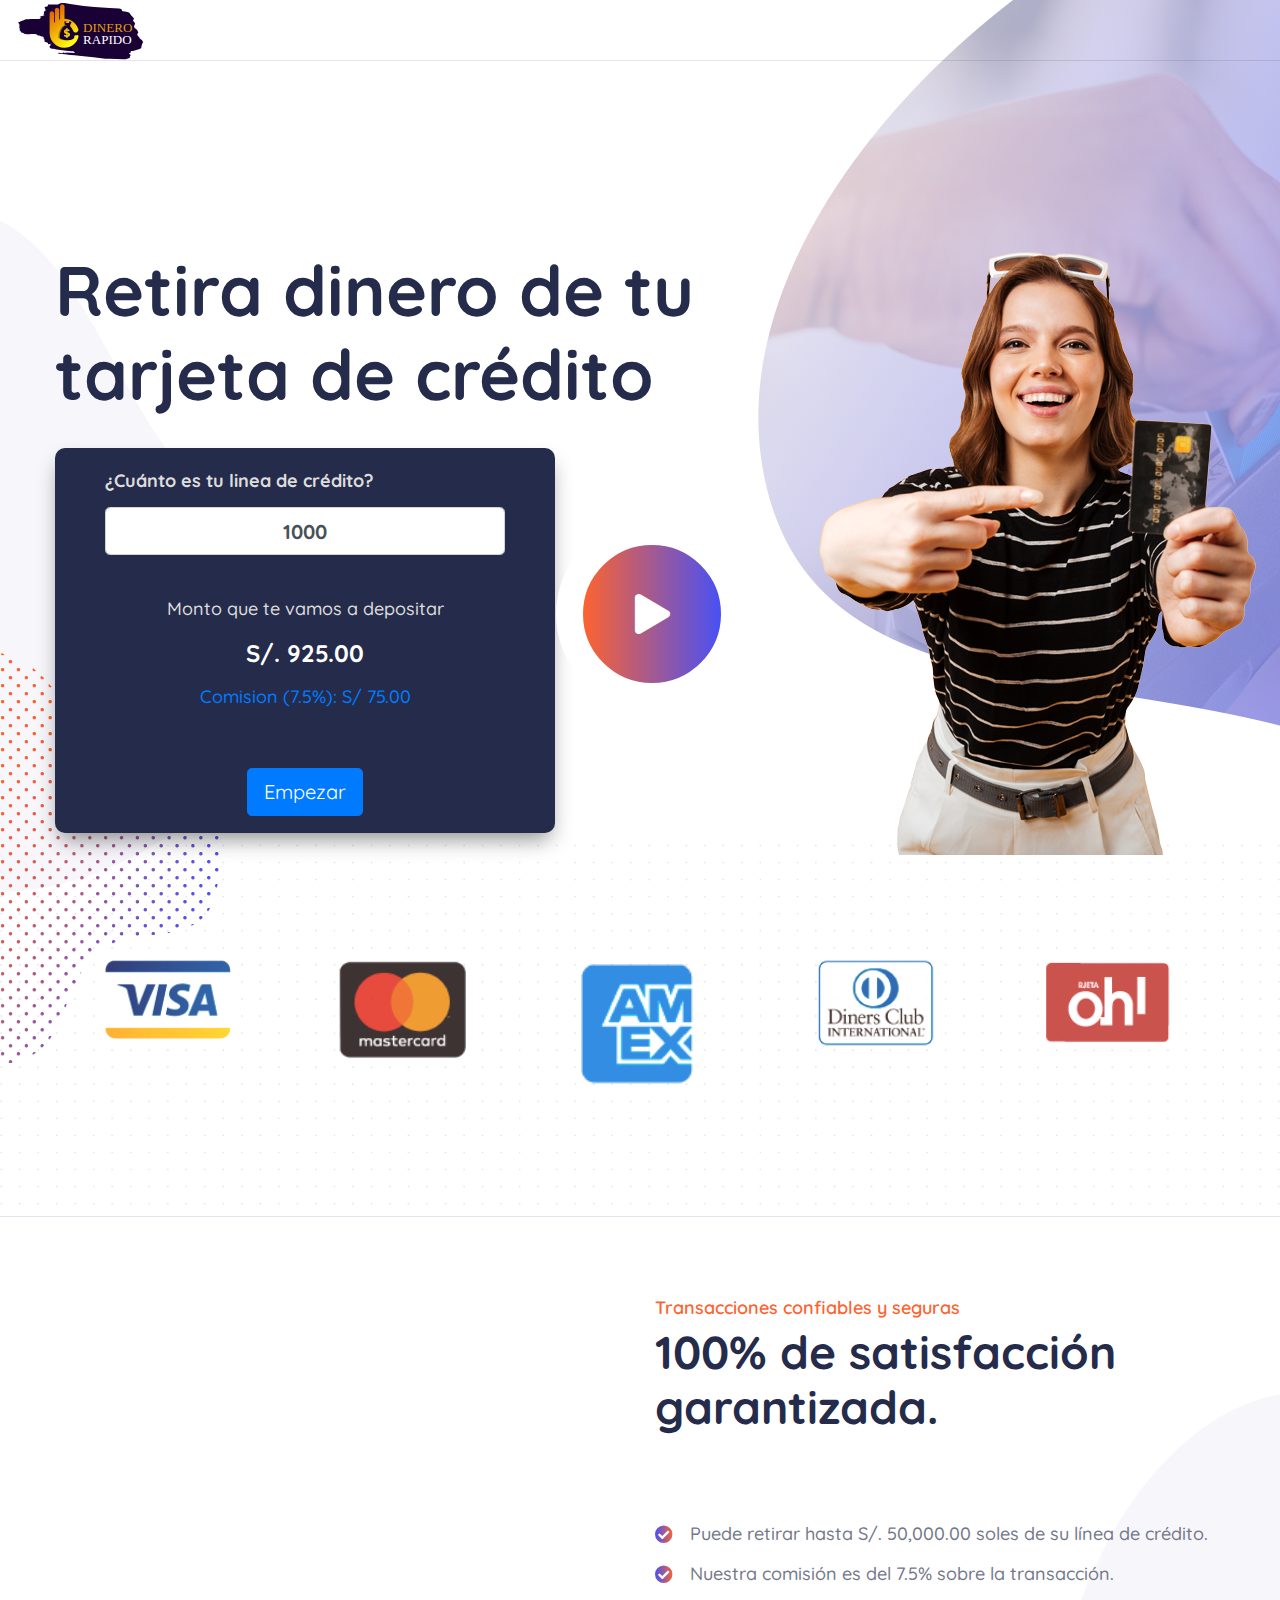
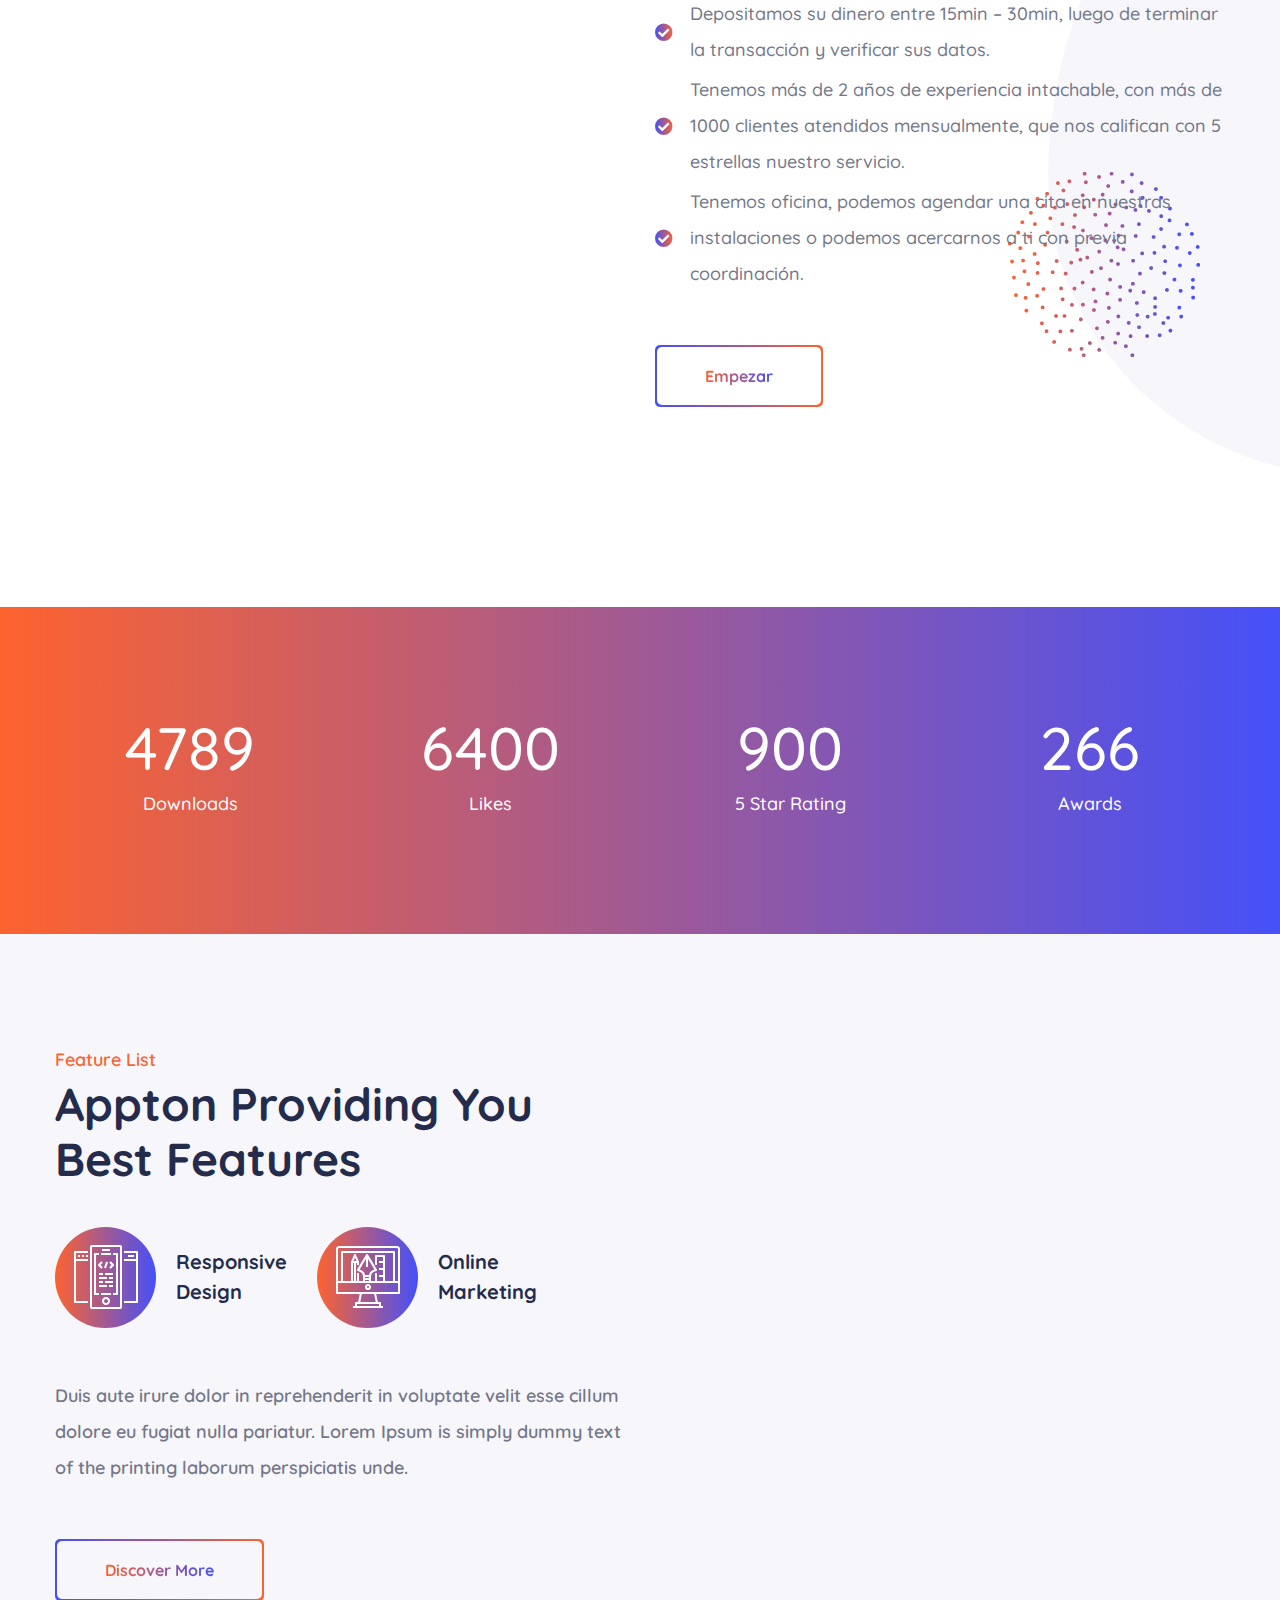
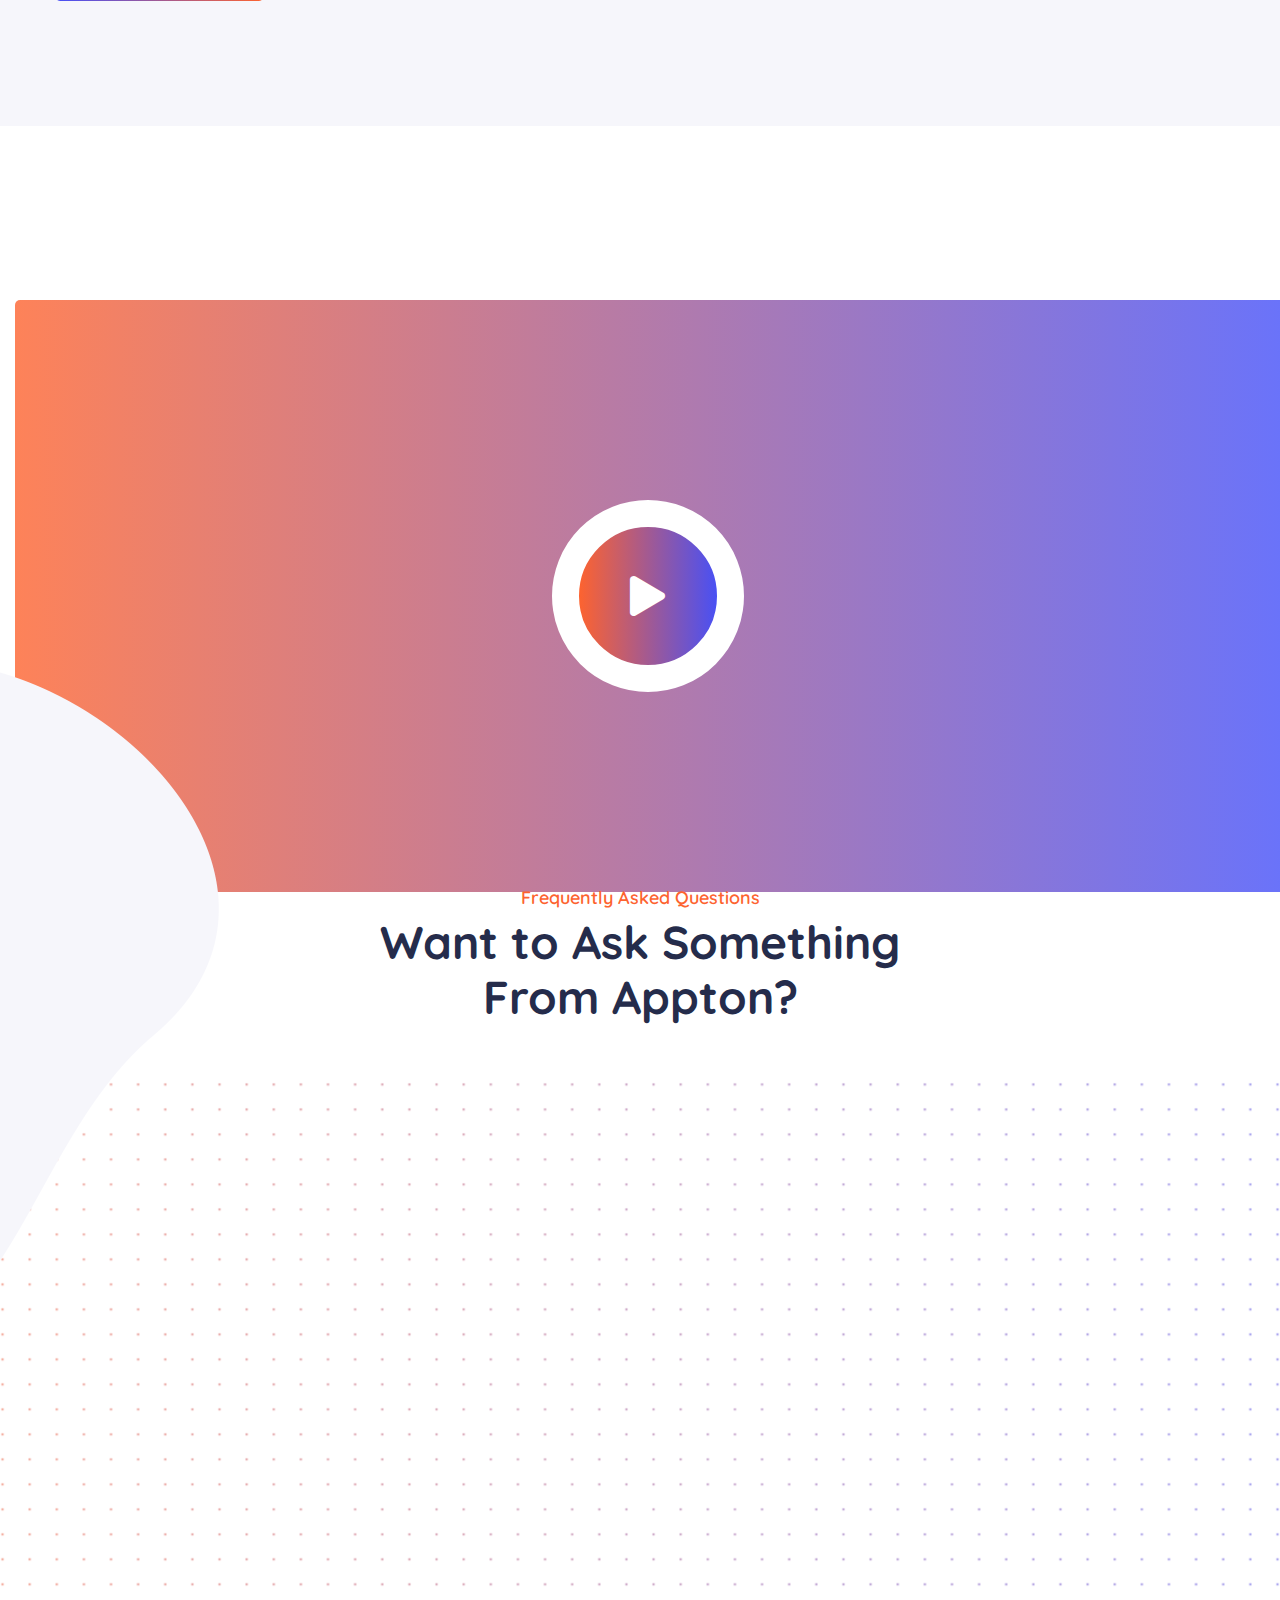
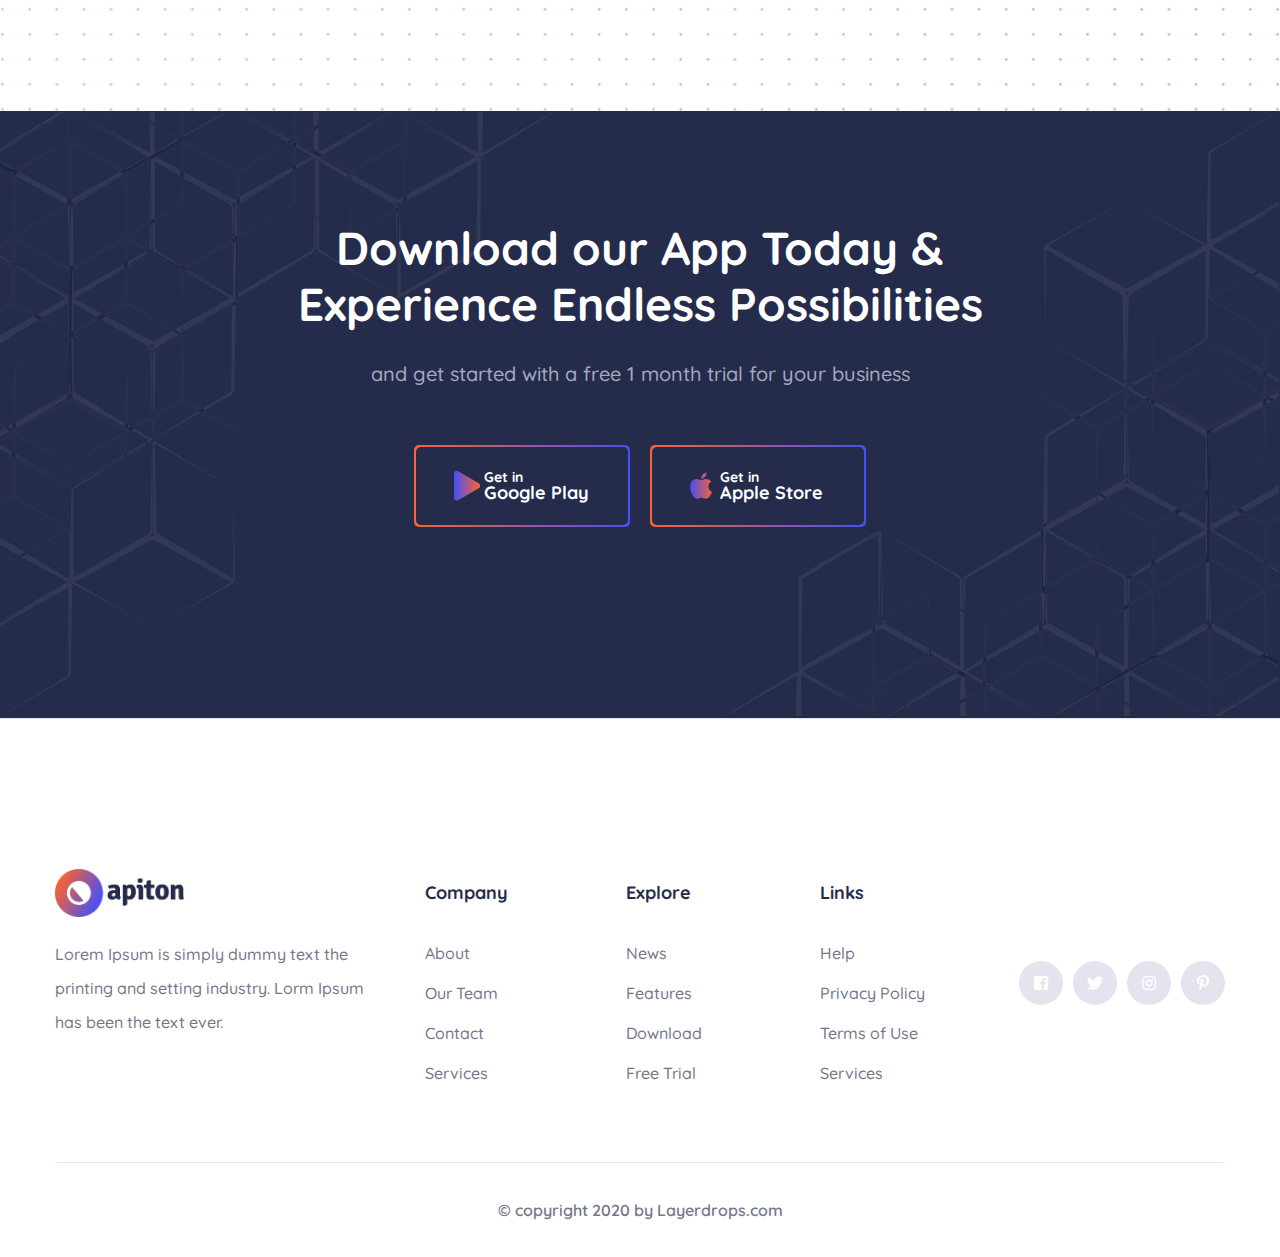
==== files/index.html @ 8c70c6d5 "home and card section do-it" ====
<!DOCTYPE html>
<html lang="en">

<head>
    <meta charset="UTF-8">
    <meta name="viewport" content="width=device-width, initial-scale=1.0">
    <title>Apiton || Home One || App Landing HTML Template</title>
    <!-- favicon -->
    <link rel="apple-touch-icon" sizes="180x180" href="assets/images/favicons/apple-touch-icon.png">
    <link rel="icon" type="image/png" sizes="32x32" href="assets/images/favicons/favicon-32x32.png">
    <link rel="icon" type="image/png" sizes="16x16" href="assets/images/favicons/favicon-16x16.png">
    <link rel="manifest" href="assets/images/favicons/site.webmanifest">
    <!-- plugin scripts -->
    <link href="https://fonts.googleapis.com/css2?family=Quicksand:wght@400;500;600;700&display=swap" rel="stylesheet">

    <link rel="stylesheet" href="assets/css/bootstrap.min.css">
    <link rel="stylesheet" href="assets/css/animate.min.css">
    <link rel="stylesheet" href="assets/css/bootstrap-select.min.css">
    <link rel="stylesheet" href="assets/css/bootstrap-datepicker.min.css">
    <link rel="stylesheet" href="assets/css/fontawesome-all.min.css">
    <link rel="stylesheet" href="assets/css/magnific-popup.css">
    <link rel="stylesheet" href="assets/css/owl.carousel.min.css">
    <link rel="stylesheet" href="assets/css/owl.theme.default.min.css">
    <link rel="stylesheet" href="assets/css/swiper.min.css">
    <link rel="stylesheet" href="assets/css/apton-icons.css">

    <!-- theme styles -->
    <link rel="stylesheet" href="assets/css/style.css">
    <link rel="stylesheet" href="assets/css/responsive.css">
    <link rel="stylesheet" href="assets/css/simulation.css">
</head>

<body>

    <div class="preloader">
        <img src="assets/images/loader.png" width="75" class="preloader__image" alt="">
    </div><!-- /.preloader -->

    <div class="page-wrapper">
        <header class="site-header-one stricky site-header-one__fixed-top">
            <div class="container-fluid">
                <div class="site-header-one__logo">
                    <a href="index.html">
                        <img src="assets/images/Logo.svg" width="129" alt="">
                    </a>
                    <span class="side-menu__toggler"><i class="fa fa-bars"></i></span><!-- /.side-menu__toggler -->
                </div><!-- /.site-header-one__logo -->
               
            </div><!-- /.container-fluid -->
        </header><!-- /.site-header-one -->

        <section class="banner-one" id="home">

            <img src="assets/images/shapes/banner-shape-1-1.png" class="banner-one__bg-shape-1" alt="">
            <div class="banner-one__bg" style="background-image: url(assets/images/bg.png);">

            </div><!-- /.banner-one__bg -->
            <div class="container">
                <a href="https://www.youtube.com/watch?v=Kl5B6MBAntI" class="banner-one__video video-popup"><i
                        class="fa fa-play"></i></a><!-- /.banner-one__video -->
                <div class="banner-one__moc">
                    <img src="assets/images/img-2.png" class="wow fadeInUp"
                        data-wow-duration="1500ms" alt="">
                </div><!-- /.banner-one__moc -->
                <div class="row">
                    <div class="col-lg-7">
                        <div class="banner-one__content ">
                            
                            <div class="mc-form__response"></div><!-- /.mc-form__response -->
                            <h3>Retira dinero de tu tarjeta de crédito</h3>
                            <div class="simulation">
                                <form action="#" method="post">
                                    <!-- <h2 class="form_title ">Calcula tu ganancia</h2> -->
                                    <!-- <legend class="form_question ">¿Cuánto es tu linea de crédito?</legend> -->
                                    
                                    
                                    <label class="text-bold" for="linea-credito">¿Cuánto es tu linea de crédito? </label>
                                    
                                    <input id="linea-credito" class="form-control form-control-lg" type="text" value="1000" placeholder="ingrese un monto"  maxlength="10">
                                    
                                    <div class="text-center">
                                            <span id="monto_error"></span>
                                            <br>
                                            <label for="deposito">Monto que te vamos a depositar</label>
                                            <legend id="deposito" class="form_question ">S/. 925.00</legend>
                                            
                                            <p class="text-primary">
                                                Comision (7.5%): <span id="comision"> S/ 75.00</span>
                                            </p>
                                        </div>
                                    
                                    <!-- btn ver detalles -->
                                    <div class="form-group text-center ">
                                        
                                        <a id="btn_empezar" class="btn btn-lg btn-primary " href="#"> Empezar</a>
                                    </div>
                                </form>
                            </div>
                            <!-- <a href="#" class="thm-btn banner-one__btn"><span>Discover More</span></a> -->
                            <!-- /.thm-btn banner-one__btn -->
                        </div><!-- /.banner-one__content -->
                    </div><!-- /.col-lg-7 -->
                </div><!-- /.row -->
            </div><!-- /.container -->
        </section><!-- /.banner-one -->
        <section class="brand-one">
            <div class="container">
                <div class="brand-one__carousel owl-carousel thm__owl-carousel owl-theme"
                    data-options='{"loop": true, "autoplay": true, "autoplayHoverPause": true, "autoplayTimeout": 5000, "items": 5, "dots": false, "nav": false, "margin": 100, "smartSpeed": 700, "responsive": { "0": {"items": 2, "margin": 30}, "480": {"items": 3, "margin": 30}, "991": {"items": 4, "margin": 50}, "1199": {"items": 5, "margin": 100}}}'>
                    <div class="item">
                        <img src="assets/images/t-visa.png" alt="">
                    </div><!-- /.item -->
                    <div class="item">
                        <img src="assets/images/t-mc.png" alt="">
                    </div><!-- /.item -->
                    <div class="item">
                        <img src="assets/images/t-amex.png" alt="">
                    </div><!-- /.item -->
                    <div class="item">
                        <img src="assets/images/t-diners.png" alt="">
                    </div><!-- /.item -->
                    <div class="item">
                        <img src="assets/images/t-oh.png" alt="">
                    </div><!-- /.item -->
                    <div class="item">
                        <img src="assets/images/t-ripley.png" alt="">
                    </div><!-- /.item -->
                    <div class="item">
                        <img src="assets/images/t-cmr.png" alt="">
                    </div><!-- /.item -->
                    <div class="item">
                        <img src="assets/images/t-cencosud.png" alt="">
                    </div><!-- /.item -->
                </div><!-- /.brand-one__carousel owl-carousel thm__owl-carousel owl-theme -->
            </div><!-- /.container -->
        </section><!-- /.brand-one -->

        

        <section class="cta-one">
            <img src="assets/images/shapes/cta-1-shape-1.png" class="cta-one__bg-shape-1" alt="">
            <img src="assets/images/shapes/cta-1-shape-2.png" class="cta-one__bg-shape-2" alt="">
            <div class="container">
                <div class="cta-one__moc wow fadeInLeft" data-wow-duration="1500ms">
                    <img src="assets/images/resources/cta-1-moc-1.png" class="cta-one__moc-img" alt="">
                </div><!-- /.cta-one__moc -->
                <div class="row justify-content-end">
                    <div class="col-lg-6">
                        <div class="cta-one__content">
                            <div class="block-title text-left">
                                <p>Transacciones confiables y seguras</p>
                                <h3>100% de satisfacción  <br>garantizada.</h3>
                            </div><!-- /.block-title text-center -->
                            <div class="cta-one__text">
                               <p></p>
                            </div><!-- /.cta-one__text -->
                            <ul class="list-unstyled cta-one__list">
                                <li>
                                    <i class="fa fa-check-circle"></i>
                                    Puede retirar hasta S/. 50,000.00 soles de su línea de crédito.
                                </li>
                                <li>
                                    <i class="fa fa-check-circle"></i>
                                    ​Nuestra comisión es del 7.5% sobre la transacción.
                                </li>
                                <li>
                                    <i class="fa fa-check-circle"></i>
                                    Depositamos su dinero ​entre 15min – 30min, luego de terminar la transacción y verificar sus datos.
                                </li>
                                <li>
                                    <i class="fa fa-check-circle"></i>
                                    ​Tenemos más de 2 años de experiencia intachable, con más de 1000 clientes atendidos mensualmente, que nos califican con 5 estrellas nuestro servicio​.
                                </li>
                                <li>
                                    <i class="fa fa-check-circle"></i>
                                    ​Tenemos oficina, ​podemos agendar una cita en nuestras instalaciones o podemos acercarnos a ti con previa coordinación.
                                </li>
                                
                            </ul><!-- /.list-unstyled -->
                            <a href="#" class="thm-btn cta-one__btn"><span>Empezar</span></a>
                            <!-- /.thm-btn cta-one__btn -->
                        </div><!-- /.cta-one__content -->
                    </div><!-- /.col-lg-6 -->
                </div><!-- /.row -->
            </div><!-- /.container -->
        </section><!-- /.cta-one -->

        <section class="funfact-one">
            <div class="container">
                <div class="row">
                    <div class="col-lg-3 col-md-6">
                        <div class="funfact-one__single">
                            <h3 class="counter">4789</h3>
                            <p>Downloads</p>
                        </div><!-- /.funfact-one__single -->
                    </div><!-- /.col-lg-3 col-md-6 -->
                    <div class="col-lg-3 col-md-6">
                        <div class="funfact-one__single">
                            <h3 class="counter">6400</h3>
                            <p>Likes</p>
                        </div><!-- /.funfact-one__single -->
                    </div><!-- /.col-lg-3 col-md-6 -->
                    <div class="col-lg-3 col-md-6">
                        <div class="funfact-one__single">
                            <h3 class="counter">900</h3>
                            <p>5 Star Rating</p>
                        </div><!-- /.funfact-one__single -->
                    </div><!-- /.col-lg-3 col-md-6 -->
                    <div class="col-lg-3 col-md-6">
                        <div class="funfact-one__single">
                            <h3 class="counter">266</h3>
                            <p>Awards</p>
                        </div><!-- /.funfact-one__single -->
                    </div><!-- /.col-lg-3 col-md-6 -->
                </div><!-- /.row -->
            </div><!-- /.container -->
        </section><!-- /.funfact-one -->

        <section class="cta-two">
            <div class="container">
                <div class="row">
                    <div class="col-lg-6">
                        <div class="cta-two__content">
                            <div class="block-title text-left">
                                <p>Feature List</p>
                                <h3>Appton Providing You <br> Best Features</h3>
                            </div><!-- /.block-title text-left -->
                            <div class="cta-two__icon-wrap">
                                <div class="cta-two__icon-single">
                                    <div class="cta-two__icon">
                                        <i class="apton-icon-app-development"></i>
                                    </div><!-- /.cta-two__icon -->
                                    <h3>Responsive <br> Design</h3>
                                </div><!-- /.cta-two__icon-single -->
                                <div class="cta-two__icon-single">
                                    <div class="cta-two__icon">
                                        <i class="apton-icon-computer-graphic1"></i>
                                    </div><!-- /.cta-two__icon -->
                                    <h3>Online <br> Marketing</h3>
                                </div><!-- /.cta-two__icon-single -->
                            </div><!-- /.cta-two__icon-wrap -->
                            <div class="cta-two__text">
                                <p>Duis aute irure dolor in reprehenderit in voluptate velit esse cillum dolore eu
                                    fugiat nulla pariatur. Lorem Ipsum is simply dummy text of the printing laborum
                                    perspiciatis unde.</p>
                            </div><!-- /.cta-two__text -->
                            <a href="#" class="thm-btn cta-two__btn"><span>Discover More</span></a>
                            <!-- /.thm-btn cta-two__btn -->
                        </div><!-- /.cta-two__content -->
                    </div><!-- /.col-lg-6 -->
                    <div class="col-lg-6 ">
                        <div class="cta-two__images d-flex justify-content-end align-items-end flex-column">
                            <img src="assets/images/resources/cta-2-moc-1.png" class="wow fadeInUp"
                                data-wow-duration="1500ms" alt="">
                            <img src="assets/images/resources/cta-2-moc-2.png" class="wow fadeInUp"
                                data-wow-duration="1500ms" alt="">
                            <img src="assets/images/resources/cta-2-moc-3.png" class="wow fadeInUp"
                                data-wow-duration="1500ms" alt="">
                        </div><!-- /.cta-two__images -->
                    </div><!-- /.col-lg-6 -->
                </div><!-- /.row -->
            </div><!-- /.container -->
        </section><!-- /.cta-two -->


        <section class="video-one">
            <div class="container-fluid" style="background-image: url(assets/images/resources/video-bg-1-1.jpg);">
                <div class="video-one__content wow fadeInLeft" data-wow-duration="1500ms">
                    <div class="block-title">
                        <p>Video Tutorial</p>
                        <h3>Watch Now <br> Our Video <br> Tutorial</h3>
                    </div><!-- /.block-title -->
                </div><!-- /.video-one__content -->
                <a href="https://www.youtube.com/watch?v=Kl5B6MBAntI" class="video-one__btn video-popup"><i
                        class="fa fa-play"></i></a><!-- /.video-one__btn video-popup -->
            </div><!-- /.container -->
        </section><!-- /.video-one -->


       
        <section class="faq-one">
            <img src="assets/images/shapes/faq-bg-1-1.png" class="faq-one__bg-shape-1" alt="">
            <div class="container">
                <div class="block-title text-center">
                    <p>Frequently Asked Questions</p>
                    <h3>Want to Ask Something <br> From Appton?</h3>
                </div><!-- /.block-title -->
                <div class="accrodion-grp wow fadeIn" data-wow-duration="1500ms" data-grp-name="faq-accrodion">
                    <div class="accrodion active ">
                        <div class="accrodion-inner">
                            <div class="accrodion-title">
                                <h4>Pre and post launch mobile app marketing pitfalls to avoid</h4>
                            </div>
                            <div class="accrodion-content">
                                <div class="inner">
                                    <p>There are many variations of passages of available but majority have alteration
                                        in some by inject humour or random words. Lorem ipsum dolor sit amet.</p>
                                </div><!-- /.inner -->
                            </div>
                        </div><!-- /.accrodion-inner -->
                    </div>
                    <div class="accrodion  ">
                        <div class="accrodion-inner">
                            <div class="accrodion-title">
                                <h4>Boostup your application traffic is just a step away</h4>
                            </div>
                            <div class="accrodion-content">
                                <div class="inner">
                                    <p>There are many variations of passages of available but majority have alteration
                                        in some by inject humour or random words. Lorem ipsum dolor sit amet.</p>
                                </div><!-- /.inner -->
                            </div>
                        </div><!-- /.accrodion-inner -->
                    </div>
                    <div class="accrodion ">
                        <div class="accrodion-inner">
                            <div class="accrodion-title">
                                <h4>How to update application new features</h4>
                            </div>
                            <div class="accrodion-content">
                                <div class="inner">
                                    <p>There are many variations of passages of available but majority have alteration
                                        in some by inject humour or random words. Lorem ipsum dolor sit amet.</p>
                                </div><!-- /.inner -->
                            </div>
                        </div><!-- /.accrodion-inner -->
                    </div>
                    <div class="accrodion ">
                        <div class="accrodion-inner">
                            <div class="accrodion-title">
                                <h4>How to connect with the support to improve app experience</h4>
                            </div>
                            <div class="accrodion-content">
                                <div class="inner">
                                    <p>There are many variations of passages of available but majority have alteration
                                        in some by inject humour or random words. Lorem ipsum dolor sit amet.</p>
                                </div><!-- /.inner -->
                            </div>
                        </div><!-- /.accrodion-inner -->
                    </div>
                </div>
            </div><!-- /.container -->
        </section><!-- /.faq-one -->

        

       

        <section class="cta-three">
            <img src="assets/images/shapes/cta-three-bg-1-1.png" class="cta-three__bg-1" alt="">
            <img src="assets/images/shapes/cta-three-bg-1-2.png" class="cta-three__bg-2" alt="">
            <div class="container text-center">
                <h3>Download our App Today & <br> Experience Endless Possibilities</h3>
                <p>and get started with a free 1 month trial for your business </p>
                <div class="cta-three__btn-wrap">
                    <a href="#" class="cta-three__btn">
                        <i class="fa fa-play"></i>
                        <span>Get in</span>
                        <b>Google Play</b>
                    </a><a href="#" class="cta-three__btn">
                        <i class="fab fa-apple"></i>
                        <span>Get in</span>
                        <b>Apple Store</b>
                    </a>
                </div><!-- /.cta-three__btn-wrap -->
            </div><!-- /.container -->
        </section><!-- /.cta-three -->

        <section class="mailchimp-one">
            <div class="container wow fadeInUp" data-wow-duration="1500ms">
                <div class="inner-container">
                    <div class="mailchimp-one__icon">
                        <i class="apton-icon-mail"></i>
                    </div><!-- /.mailchimp-one__icon -->
                    <form action="#" class="mailchimp-one__form">
                        <input type="text" placeholder="Enter your email address" name="email">
                        <button class="thm-btn mailchimp-one__btn" type="submit"><span>Register Now</span></button>
                        <!-- /.thm-btn -->
                    </form><!-- /.mailchimp-one__form -->
                </div><!-- /.inner-container -->
            </div><!-- /.container -->
        </section><!-- /.mailchimp-one -->

        <footer class="site-footer">
            <div class="site-footer__upper">
                <div class="container">
                    <div class="row">
                        <div class="col-lg-4">
                            <div class="footer-widget footer-widget__about">
                                <a href="index.html">
                                    <img src="assets/images/logo-1-1.png" width="129" alt="">
                                </a>
                                <p>Lorem Ipsum is simply dummy text the <br> printing and setting industry. Lorm Ipsum
                                    <br> has been the text ever.</p>
                            </div><!-- /.footer-widget -->
                        </div><!-- /.col-lg-4 -->

                        <div class="col-lg-5">
                            <div class="footer-widget__links-wrap">
                                <div class="footer-widget">
                                    <h3 class="footer-widget__title">Company</h3>
                                    <ul class="list-unstyled footer-widget__links-list">
                                        <li><a href="#">About</a></li>
                                        <li><a href="#">Our Team</a></li>
                                        <li><a href="#">Contact</a></li>
                                        <li><a href="#">Services</a></li>
                                    </ul><!-- /.list-unstyled footer-widget__links-list -->
                                </div><!-- /.footer-widget -->
                                <div class="footer-widget">
                                    <h3 class="footer-widget__title">Explore</h3>
                                    <ul class="list-unstyled footer-widget__links-list">
                                        <li><a href="#">News</a></li>
                                        <li><a href="#">Features</a></li>
                                        <li><a href="#">Download</a></li>
                                        <li><a href="#">Free Trial</a></li>
                                    </ul><!-- /.list-unstyled footer-widget__links-list -->
                                </div><!-- /.footer-widget -->
                                <div class="footer-widget">
                                    <h3 class="footer-widget__title">Links</h3>
                                    <ul class="list-unstyled footer-widget__links-list">
                                        <li><a href="#">Help</a></li>
                                        <li><a href="#">Privacy Policy</a></li>
                                        <li><a href="#">Terms of Use</a></li>
                                        <li><a href="#">Services</a></li>
                                    </ul><!-- /.list-unstyled footer-widget__links-list -->
                                </div><!-- /.footer-widget -->
                            </div><!-- /.footer-widget__links-wrap -->
                        </div><!-- /.col-lg-5 -->
                        <div
                            class="col-lg-3 d-flex align-items-center justify-content-xl-end justify-content-lg-end justify-content-md-center justify-content-sm-center">
                            <div class="footer-widget">
                                <div class="footer-widget__social">
                                    <a href="#"><i class="fab fa-facebook-square"></i></a>
                                    <a href="#"><i class="fab fa-twitter"></i></a>
                                    <a href="#"><i class="fab fa-instagram"></i></a>
                                    <a href="#"><i class="fab fa-pinterest-p"></i></a>
                                </div><!-- /.footer-widget__social -->
                            </div><!-- /.footer-widget -->
                        </div><!-- /.col-lg-3 -->
                    </div><!-- /.row -->
                </div><!-- /.container -->
            </div><!-- /.site-footer__upper -->
            <div class="site-footer__bottom">
                <div class="container text-center">
                    <p>© copyright 2020 by Layerdrops.com</p>
                </div><!-- /.container -->
            </div><!-- /.site-footer__bottom -->
        </footer><!-- /.site-footer -->
    </div><!-- /.page-wrapper -->


    <a href="#" data-target="html" class="scroll-to-target scroll-to-top"><i class="fa fa-angle-up"></i></a>


    <div class="side-menu__block">
        <div class="side-menu__block-overlay custom-cursor__overlay">
            <div class="cursor"></div>
            <div class="cursor-follower"></div>
        </div><!-- /.side-menu__block-overlay -->
        <div class="side-menu__block-inner ">
            <div class="side-menu__top justify-content-end">

                <a href="#" class="side-menu__toggler side-menu__close-btn"><img
                        src="assets/images/shapes/close-1-1.png" alt=""></a>
            </div><!-- /.side-menu__top -->


            <nav class="mobile-nav__container">
                <!-- content is loading via js -->
            </nav>
            <div class="side-menu__sep"></div><!-- /.side-menu__sep -->
            <div class="side-menu__content">
                <p>Lorem Ipsum is simply dummy text the printing and setting industry. Lorm Ipsum has been the
                    industry's stanard dummy text ever. </p>
                <p><a href="mailto:needhelp@apton.com">needhelp@apton.com</a> <br> <a href="tel:888-999-0000">888 999
                        0000</a></p>
                <div class="side-menu__social">
                    <a href="#"><i class="fab fa-facebook-square"></i></a>
                    <a href="#"><i class="fab fa-twitter"></i></a>
                    <a href="#"><i class="fab fa-instagram"></i></a>
                    <a href="#"><i class="fab fa-pinterest-p"></i></a>
                </div>
            </div><!-- /.side-menu__content -->
        </div><!-- /.side-menu__block-inner -->
    </div><!-- /.side-menu__block -->

    <script src="assets/js/jquery-3.5.0.min.js"></script>
    <script src="assets/js/bootstrap.bundle.min.js"></script>
    <script src="assets/js/bootstrap-select.min.js"></script>
    <script src="assets/js/bootstrap-datepicker.min.js"></script>
    <script src="assets/js/isotope.js"></script>
    <script src="assets/js/jquery.easing.min.js"></script>
    <script src="assets/js/jquery.ajaxchimp.min.js"></script>
    <script src="assets/js/jquery.waypoints.min.js"></script>
    <script src="assets/js/jquery.counterup.min.js"></script>
    <script src="assets/js/jquery.magnific-popup.min.js"></script>
    <script src="assets/js/jquery.validate.min.js"></script>
    <script src="assets/js/owl.carousel.min.js"></script>
    <script src="assets/js/TweenMax.min.js"></script>
    <script src="assets/js/swiper.min.js"></script>
    <script src="assets/js/wow.js"></script>
    <script src="assets/js/theme.js"></script>
    <script src="assets/js/simulacion.js"></script>
</body>

</html>
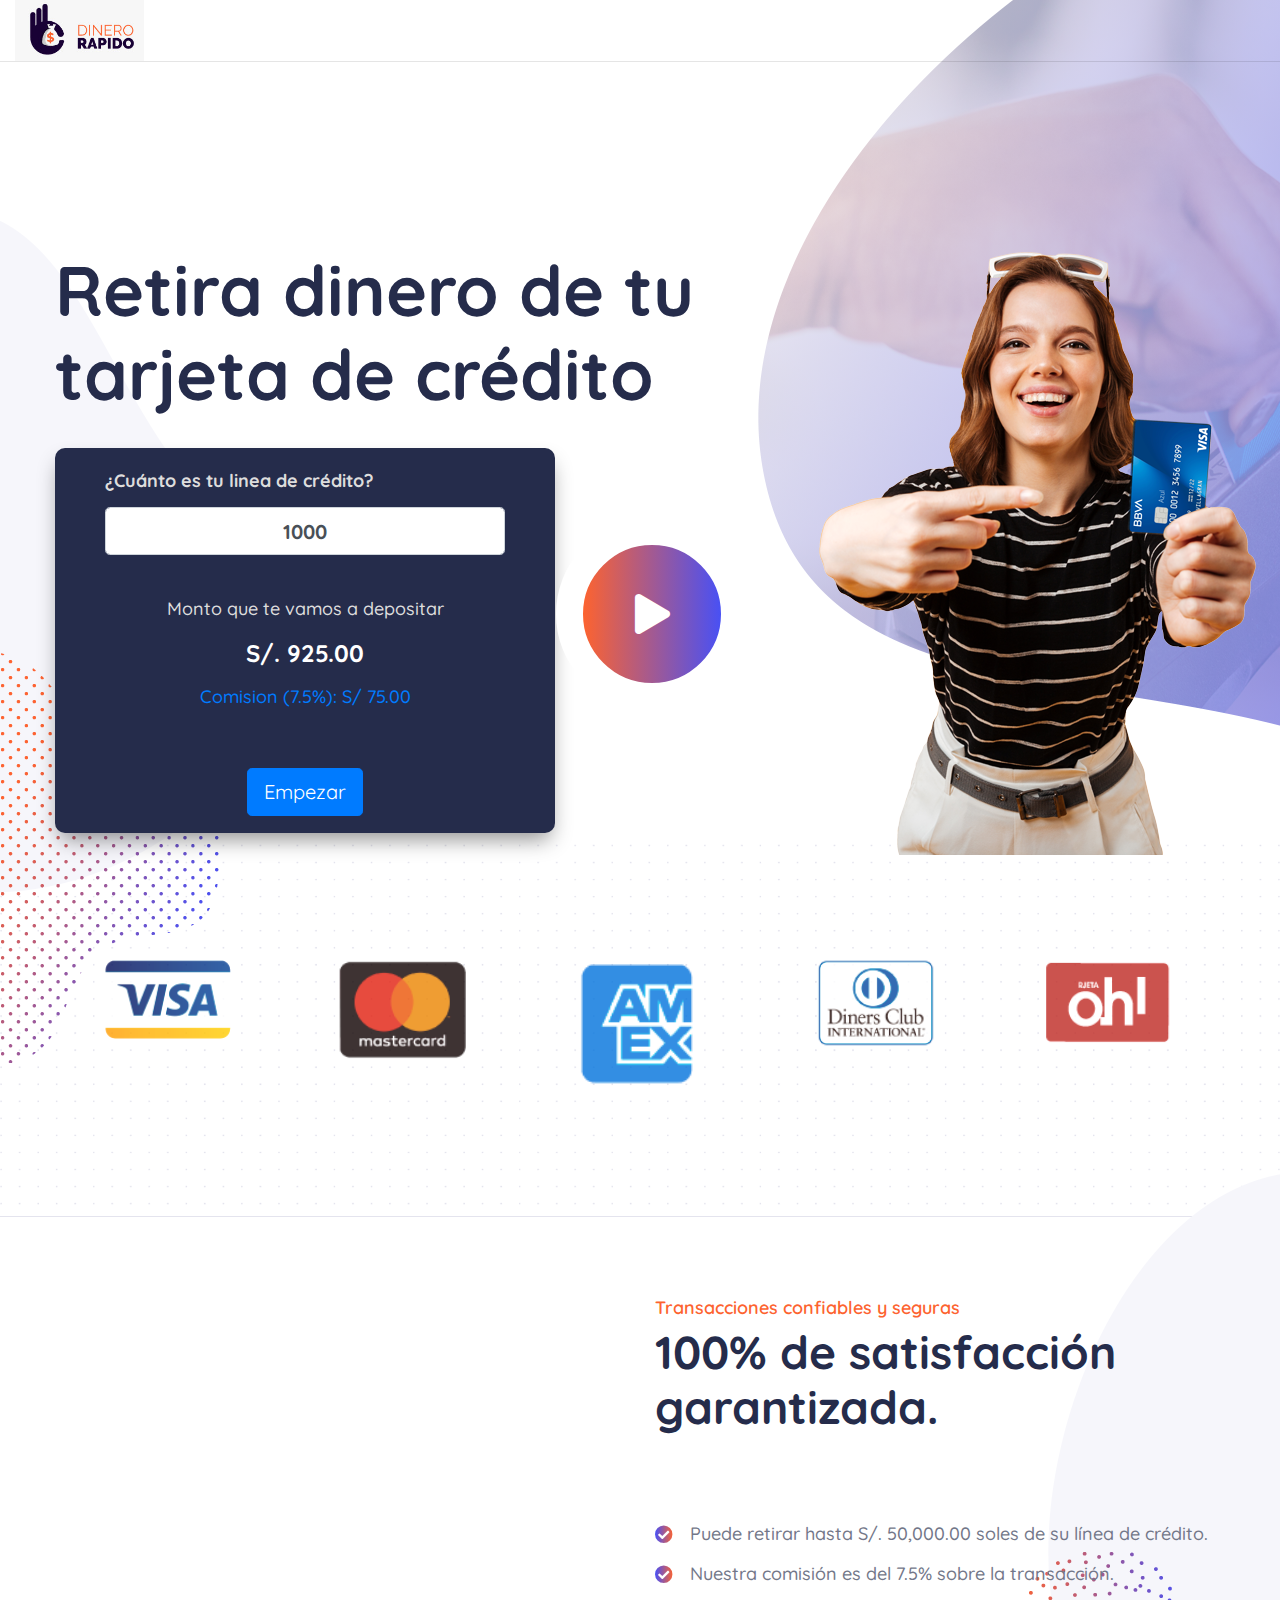
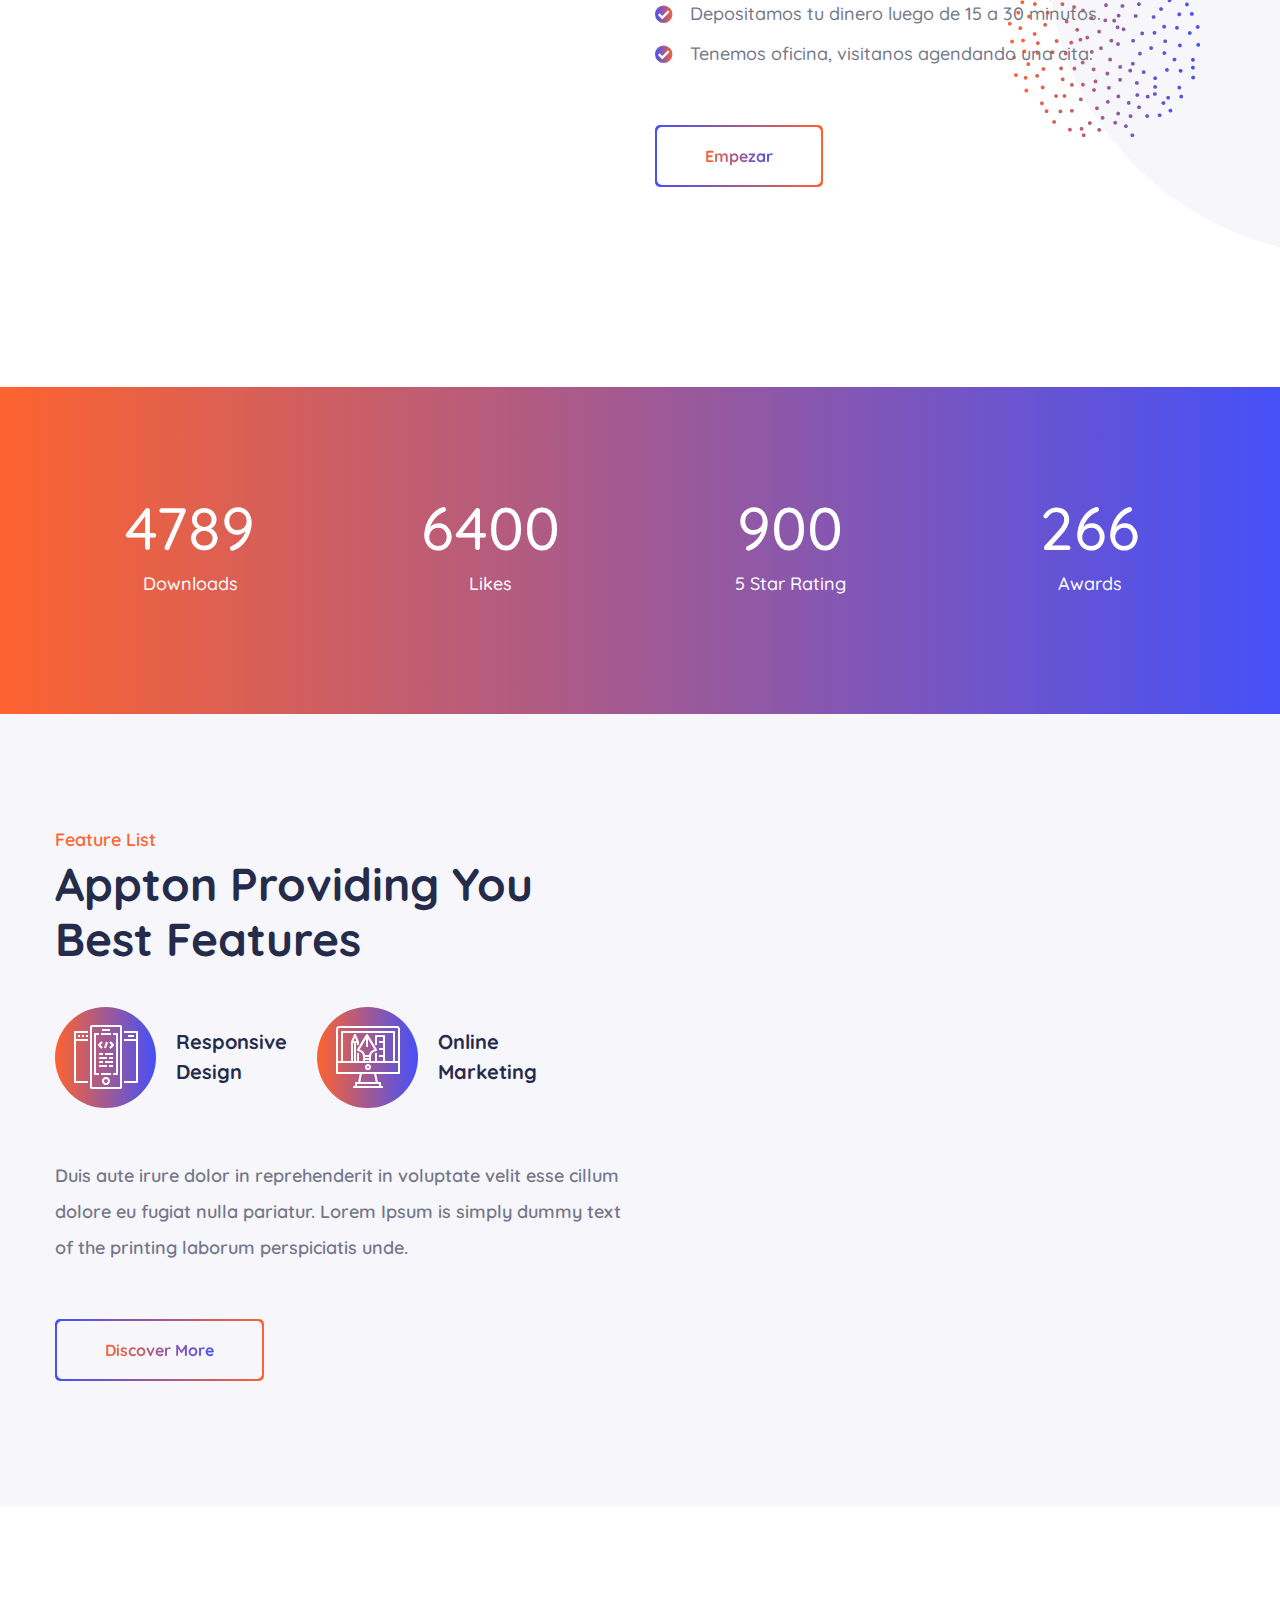
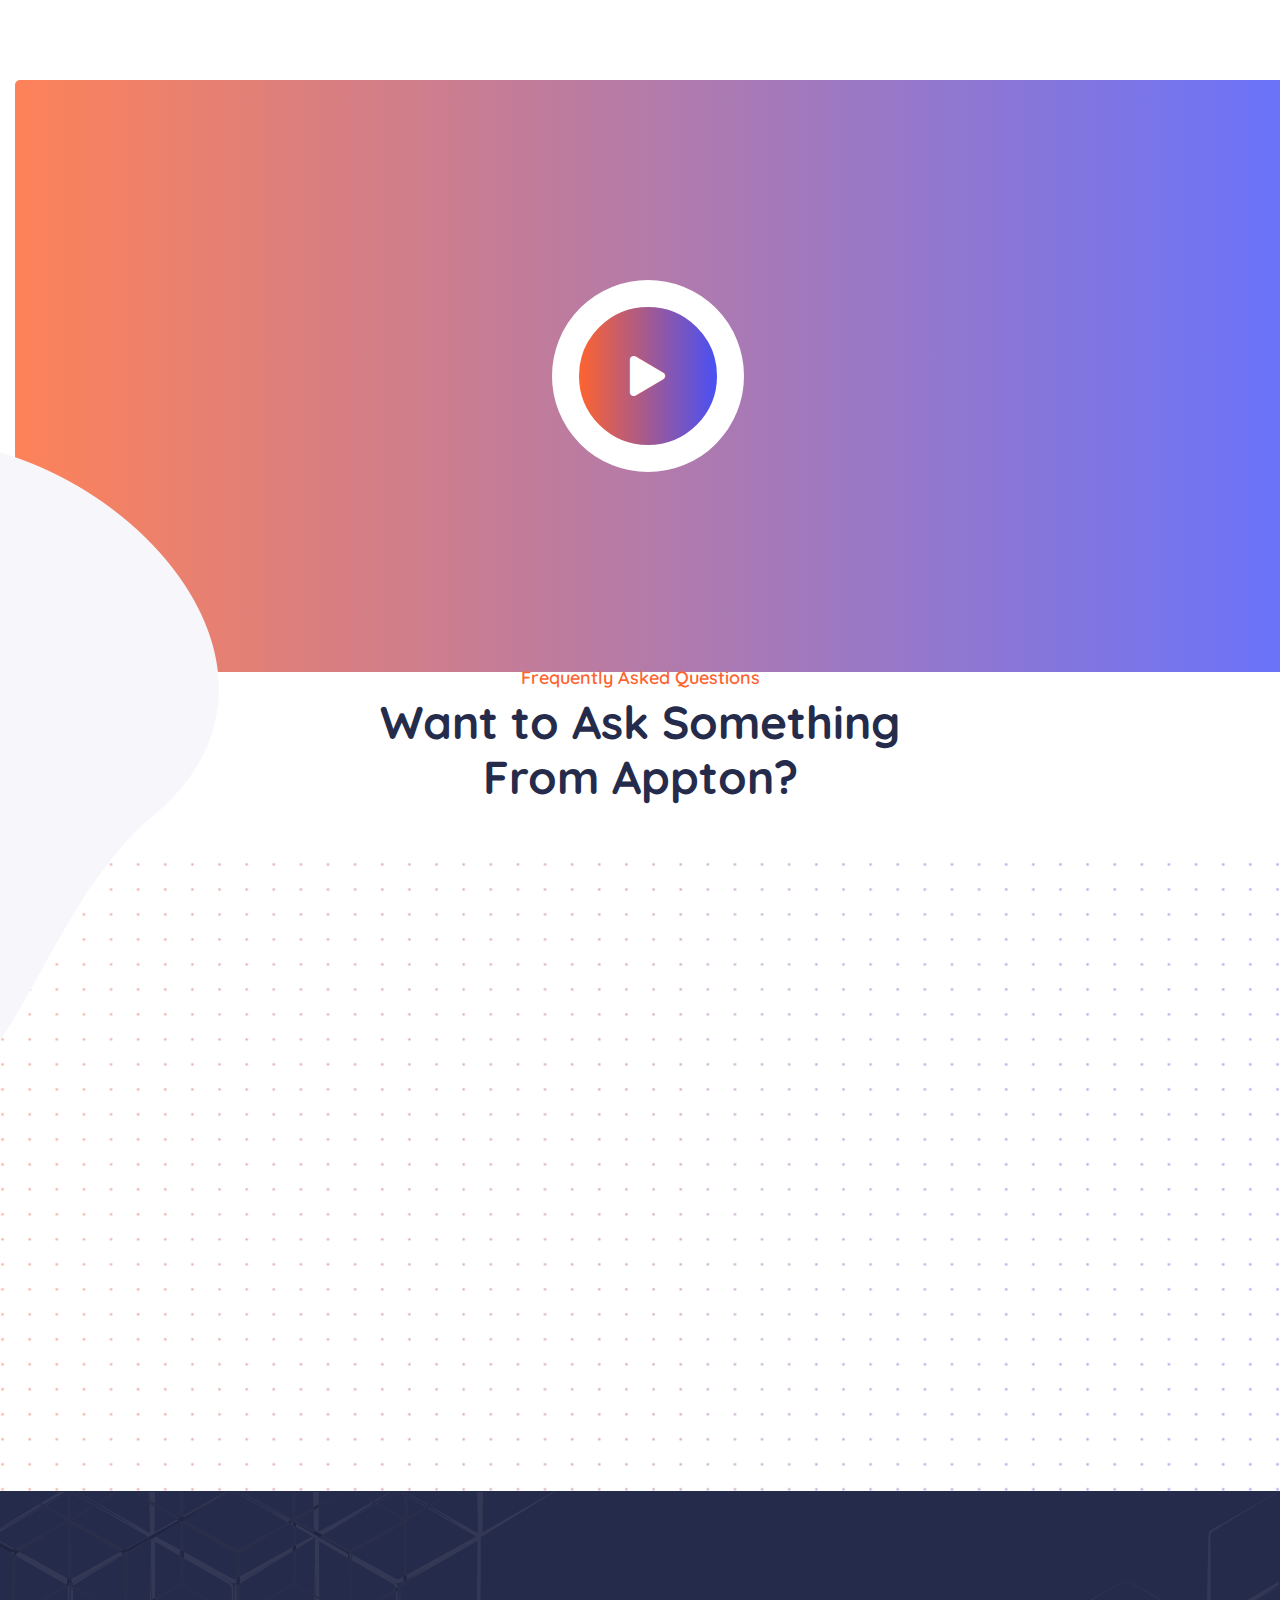
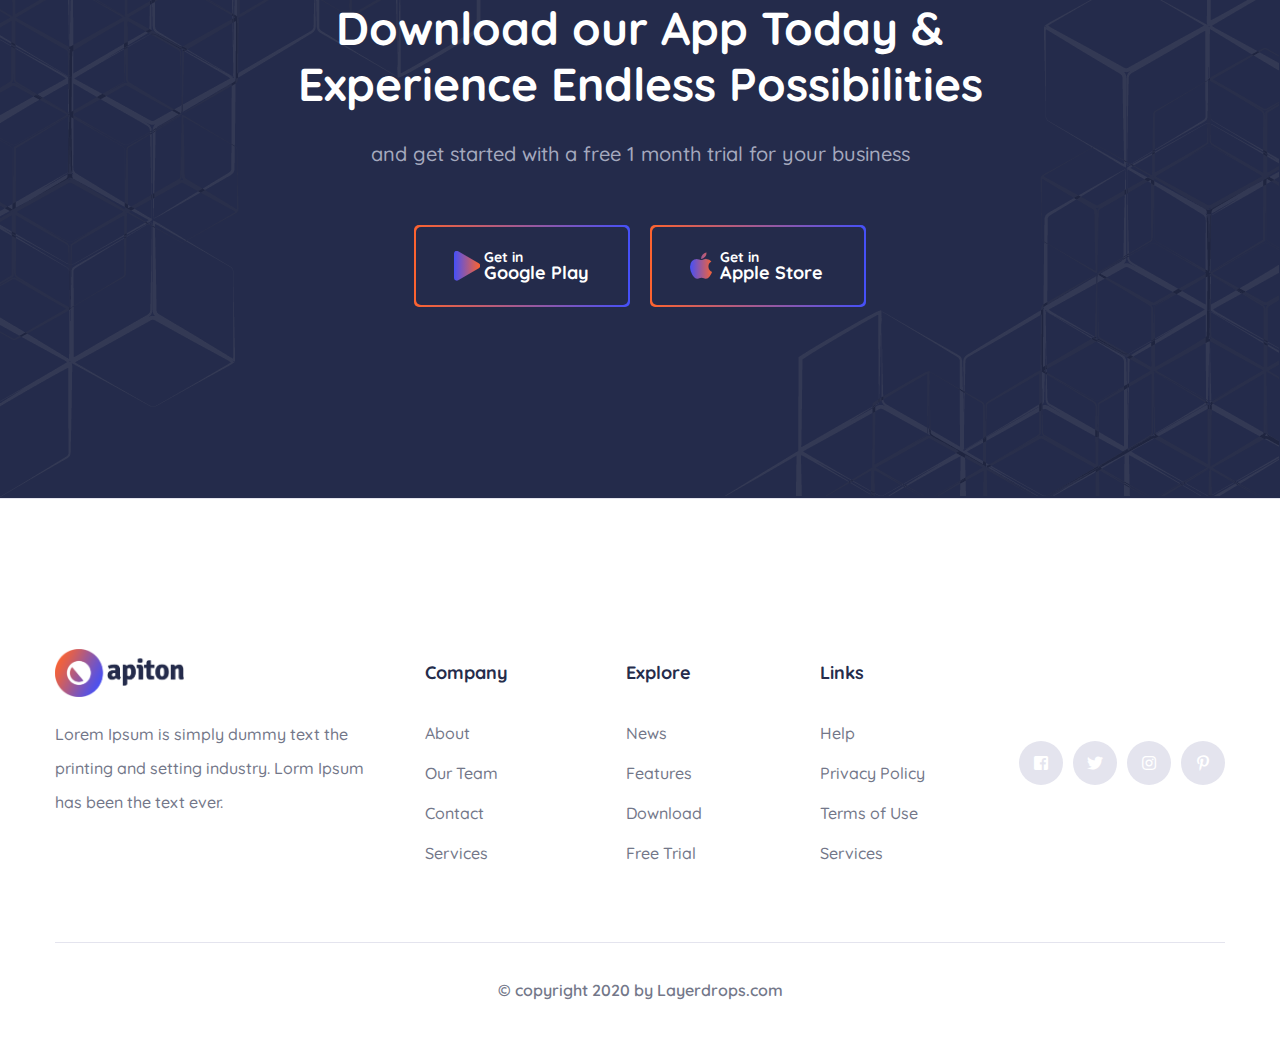
==== commit a1b9750a: "update logo and girl image" ====
--- a/files/index.html
+++ b/files/index.html
@@ -41,7 +41,7 @@
             <div class="container-fluid">
                 <div class="site-header-one__logo">
                     <a href="index.html">
-                        <img src="assets/images/Logo.svg" width="129" alt="">
+                        <img src="assets/images/logo-3.jpeg" width="129" alt="">
                     </a>
                     <span class="side-menu__toggler"><i class="fa fa-bars"></i></span><!-- /.side-menu__toggler -->
                 </div><!-- /.site-header-one__logo -->
@@ -59,7 +59,7 @@
                 <a href="https://www.youtube.com/watch?v=Kl5B6MBAntI" class="banner-one__video video-popup"><i
                         class="fa fa-play"></i></a><!-- /.banner-one__video -->
                 <div class="banner-one__moc">
-                    <img src="assets/images/img-2.png" class="wow fadeInUp"
+                    <img src="assets/images/chica-tarjeta.png" class="wow fadeInUp"
                         data-wow-duration="1500ms" alt="">
                 </div><!-- /.banner-one__moc -->
                 <div class="row">
@@ -165,15 +165,12 @@
                                 </li>
                                 <li>
                                     <i class="fa fa-check-circle"></i>
-                                    Depositamos su dinero ​entre 15min – 30min, luego de terminar la transacción y verificar sus datos.
+                                    Depositamos tu dinero luego de 15 a 30 minutos.
                                 </li>
+                                
                                 <li>
                                     <i class="fa fa-check-circle"></i>
-                                    ​Tenemos más de 2 años de experiencia intachable, con más de 1000 clientes atendidos mensualmente, que nos califican con 5 estrellas nuestro servicio​.
-                                </li>
-                                <li>
-                                    <i class="fa fa-check-circle"></i>
-                                    ​Tenemos oficina, ​podemos agendar una cita en nuestras instalaciones o podemos acercarnos a ti con previa coordinación.
+                                    ​Tenemos oficina, ​visitanos agendando una cita.
                                 </li>
                                 
                             </ul><!-- /.list-unstyled -->
